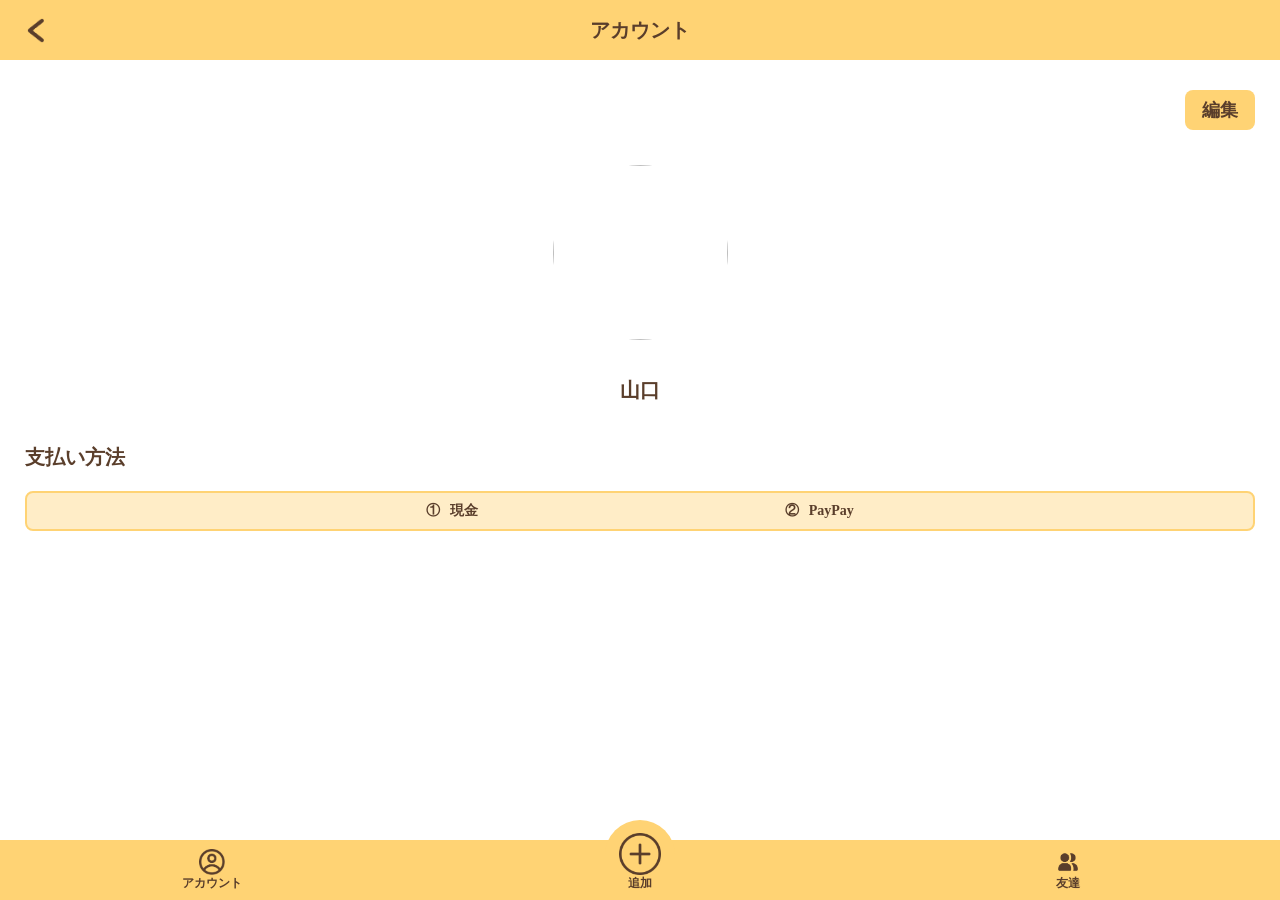
==== account.html @ 8c584778 "完成：account" ====
<!DOCTYPE html>
<html lang="ja">
<head>
    <meta charset="UTF-8">
    <meta name="viewport" content="width=device-width, initial-scale=1.0">
    <link rel="stylesheet" href="css/ress.css">
    <link rel="stylesheet" href="css/account.css">
    <title>わりペイ</title>
</head>
<body>

    <header>
        <h1>アカウント</h1>
    </header>

    <main>
        <div class="EditBtn">
            <a href="#" class="edit">編集</a>
        </div>

        <div class="accountBox">
            <img src="img/iconDog.png" alt="" class="Icon">
            <p class="name">山口</p>
        </div>

        <p class="subTitle">支払い方法</p>
        <div class="payBox">
            <div class="pay">
                <span>①</span>
                <p>現金</p>
            </div>
            <div class="pay">
                <span>②</span>
                <p>PayPay</p>
            </div>
        </div>

    </main>

    <footer>
        <nav>
            <ul>
                <li><a href="account.html"><img src="img/nav_account.png" alt="account">アカウント</a></li>
                <li><a href="plus.html"><img src="img/nav_plus.png" alt="plus">追加</a></li>
                <li><a href="friend.html"><img src="img/nav_friend.png" alt="friend">友達</a></li>
            </ul>
        </nav>
    </footer>

</body>
</html>
---- css/ress.css ----
/* resset.dev • v5.0.2 */

/* # =================================================================
   # Global selectors
   # ================================================================= */

html {
  box-sizing: border-box;
  -webkit-text-size-adjust: 100%; /* Prevent adjustments of font size after orientation changes in iOS */
  word-break: normal;
  -moz-tab-size: 4;
  tab-size: 4;
}

*,
::before,
::after {
  background-repeat: no-repeat; /* Set `background-repeat: no-repeat` to all elements and pseudo elements */
  box-sizing: inherit;
}

::before,
::after {
  text-decoration: inherit; /* Inherit text-decoration and vertical align to ::before and ::after pseudo elements */
  vertical-align: inherit;
}

* {
  padding: 0; /* Reset `padding` and `margin` of all elements */
  margin: 0;
}

/* # =================================================================
   # General elements
   # ================================================================= */

hr {
  overflow: visible; /* Show the overflow in Edge and IE */
  height: 0; /* Add the correct box sizing in Firefox */
  color: inherit; /* Correct border color in Firefox. */
}

details,
main {
  display: block; /* Render the `main` element consistently in IE. */
}

summary {
  display: list-item; /* Add the correct display in all browsers */
}

small {
  font-size: 80%; /* Set font-size to 80% in `small` elements */
}

[hidden] {
  display: none; /* Add the correct display in IE */
}

abbr[title] {
  border-bottom: none; /* Remove the bottom border in Chrome 57 */
  /* Add the correct text decoration in Chrome, Edge, IE, Opera, and Safari */
  text-decoration: underline;
  text-decoration: underline dotted;
}

a {
  background-color: transparent; /* Remove the gray background on active links in IE 10 */
}

a:active,
a:hover {
  outline-width: 0; /* Remove the outline when hovering in all browsers */
}

code,
kbd,
pre,
samp {
  font-family: monospace, monospace; /* Specify the font family of code elements */
}

pre {
  font-size: 1em; /* Correct the odd `em` font sizing in all browsers */
}

b,
strong {
  font-weight: bolder; /* Add the correct font weight in Chrome, Edge, and Safari */
}

/* https://gist.github.com/unruthless/413930 */
sub,
sup {
  font-size: 75%;
  line-height: 0;
  position: relative;
  vertical-align: baseline;
}

sub {
  bottom: -0.25em;
}

sup {
  top: -0.5em;
}

table {
  border-color: inherit; /* Correct border color in all Chrome, Edge, and Safari. */
  text-indent: 0; /* Remove text indentation in Chrome, Edge, and Safari */
}

iframe {
  border-style: none;
}

/* # =================================================================
   # Forms
   # ================================================================= */

input {
  border-radius: 0;
}

[type='number']::-webkit-inner-spin-button,
[type='number']::-webkit-outer-spin-button {
  height: auto; /* Correct the cursor style of increment and decrement buttons in Chrome */
}

[type='search'] {
  -webkit-appearance: textfield; /* Correct the odd appearance in Chrome and Safari */
  outline-offset: -2px; /* Correct the outline style in Safari */
}

[type='search']::-webkit-search-decoration {
  -webkit-appearance: none; /* Remove the inner padding in Chrome and Safari on macOS */
}

textarea {
  overflow: auto; /* Internet Explorer 11+ */
  resize: vertical; /* Specify textarea resizability */
}

button,
input,
optgroup,
select,
textarea {
  font: inherit; /* Specify font inheritance of form elements */
}

optgroup {
  font-weight: bold; /* Restore the font weight unset by the previous rule */
}

button {
  overflow: visible; /* Address `overflow` set to `hidden` in IE 8/9/10/11 */
}

button,
select {
  text-transform: none; /* Firefox 40+, Internet Explorer 11- */
}

/* Apply cursor pointer to button elements */
button,
[type='button'],
[type='reset'],
[type='submit'],
[role='button'] {
  cursor: pointer;
}

/* Remove inner padding and border in Firefox 4+ */
button::-moz-focus-inner,
[type='button']::-moz-focus-inner,
[type='reset']::-moz-focus-inner,
[type='submit']::-moz-focus-inner {
  border-style: none;
  padding: 0;
}

/* Replace focus style removed in the border reset above */
button:-moz-focusring,
[type='button']::-moz-focus-inner,
[type='reset']::-moz-focus-inner,
[type='submit']::-moz-focus-inner {
  outline: 1px dotted ButtonText;
}

button,
html [type='button'], /* Prevent a WebKit bug where (2) destroys native `audio` and `video`controls in Android 4 */
[type='reset'],
[type='submit'] {
  -webkit-appearance: button; /* Correct the inability to style clickable types in iOS */
}

/* Remove the default button styling in all browsers */
button,
input,
select,
textarea {
  background-color: transparent;
  border-style: none;
}

a:focus,
button:focus,
input:focus,
select:focus,
textarea:focus {
  outline-width: 0;
}

/* Style select like a standard input */
select {
  -moz-appearance: none; /* Firefox 36+ */
  -webkit-appearance: none; /* Chrome 41+ */
}

select::-ms-expand {
  display: none; /* Internet Explorer 11+ */
}

select::-ms-value {
  color: currentColor; /* Internet Explorer 11+ */
}

legend {
  border: 0; /* Correct `color` not being inherited in IE 8/9/10/11 */
  color: inherit; /* Correct the color inheritance from `fieldset` elements in IE */
  display: table; /* Correct the text wrapping in Edge and IE */
  max-width: 100%; /* Correct the text wrapping in Edge and IE */
  white-space: normal; /* Correct the text wrapping in Edge and IE */
  max-width: 100%; /* Correct the text wrapping in Edge 18- and IE */
}

::-webkit-file-upload-button {
  /* Correct the inability to style clickable types in iOS and Safari */
  -webkit-appearance: button;
  color: inherit;
  font: inherit; /* Change font properties to `inherit` in Chrome and Safari */
}

/* Replace pointer cursor in disabled elements */
[disabled] {
  cursor: default;
}

/* # =================================================================
   # Specify media element style
   # ================================================================= */

img {
  border-style: none; /* Remove border when inside `a` element in IE 8/9/10 */
}

/* Add the correct vertical alignment in Chrome, Firefox, and Opera */
progress {
  vertical-align: baseline;
}

/* # =================================================================
   # Accessibility
   # ================================================================= */

/* Specify the progress cursor of updating elements */
[aria-busy='true'] {
  cursor: progress;
}

/* Specify the pointer cursor of trigger elements */
[aria-controls] {
  cursor: pointer;
}

/* Specify the unstyled cursor of disabled, not-editable, or otherwise inoperable elements */
[aria-disabled='true'] {
  cursor: default;
}
---- css/account.css ----
html{
    font-size: 62.5%;
}
a{
    text-decoration: none;
}

header{
    background-color: #FFD374;
    width: 100%;
    height: 60px;
    h1{
        width: 100%;
        height: 100%;
        font-size: 2rem;
        color: #5A3E2B;
        display: flex;
        justify-content: center;
        align-items: center;
        position: relative;
        &::before{
            content: "";
            background: url("../img/return_btn.png");
            background-size: contain;
            background-repeat: no-repeat;
            width: 25px;
            height: 25px;
            object-fit: cover;
            position: absolute;
            top: 0;
            bottom: 0;
            left: 27px;
            margin: auto;
        }
    }
}

main{
    padding: 30px 25px;
}

.EditBtn{
    display: flex;
    justify-content: flex-end;
    .edit{
        background: #FFD374;
        width: 70px;
        height: 40px;
        border-radius: 8px;
        display: flex;
        align-items: center;
        justify-content: center;
        font-size: 1.8rem;
        font-weight: bold;
        color: #5A3E2B;
    }
}

.accountBox{
    text-align: center;
    padding-top: 35px;
    .Icon{
        width: 175px;
        height: 175px;
        border-radius: 100%;
    }
    .name{
        font-size: 2rem;
        color: #5A3E2B;
        font-weight: bold;
        padding-top: 35px;
    }
}

.subTitle{
    font-size: 2rem;
    font-weight: bold;
    color: #5A3E2B;
    padding: 40px 0 20px;
}

.payBox{
    background: rgba(255, 211, 116, 0.40);
    border: solid 2px #FFD374;
    border-radius: 8px;
    height: 40px;
    display: flex;
    align-items: center;
    justify-content: center;
    gap: 25%;
    .pay{
        display: flex;
        align-items: center;
        gap: 10px;
        font-size: 1.4rem;
        font-weight: bold;
        color: #5A3E2B;
    }
}

footer{
    background-color: #FFD374;
    height: 60px;
    width: 100%;
    position: fixed;
    left: 0;
    bottom: 0;
    nav{
        ul{
            width: 100%;
            display: flex;
            flex-direction: row;
            justify-content: space-around;
            align-items: flex-end;
            li{
                list-style: none;
                a{
                    text-decoration: none;
                    display: flex;
                    flex-direction: column;
                    justify-content: center;
                    align-items: center;
                    width: 60px;
                    height: 60px;
                    color: #5A3E2B;
                    font-size: 1.2rem;
                    font-weight: bold;
                    img{
                        width: 26px;
                        object-fit: cover;
                    }
                }
                &:nth-child(2){
                    background-color: #FFD374;
                    transform: translateY(-30px);
                    border-radius: 50px 50px 0 0;
                    width: 70px;
                    height: 50px;
                    display: flex;
                    justify-content: center;
                    align-items: center;
                    position: relative;
                    /* border: solid 1px black; */
                    a{
                        position: absolute;
                        top: 12px;
                        width: 60px;
                        height: 60px;
                        object-fit: cover;
                        border-radius: 50px;
                        font-size: 1.2rem;
                        font-weight: bold;
                        /* border: solid 1px black; */
                        img{
                            width: 42px;
                            object-fit: cover;
                        }
                    }
                }
            }
        }
    }
}
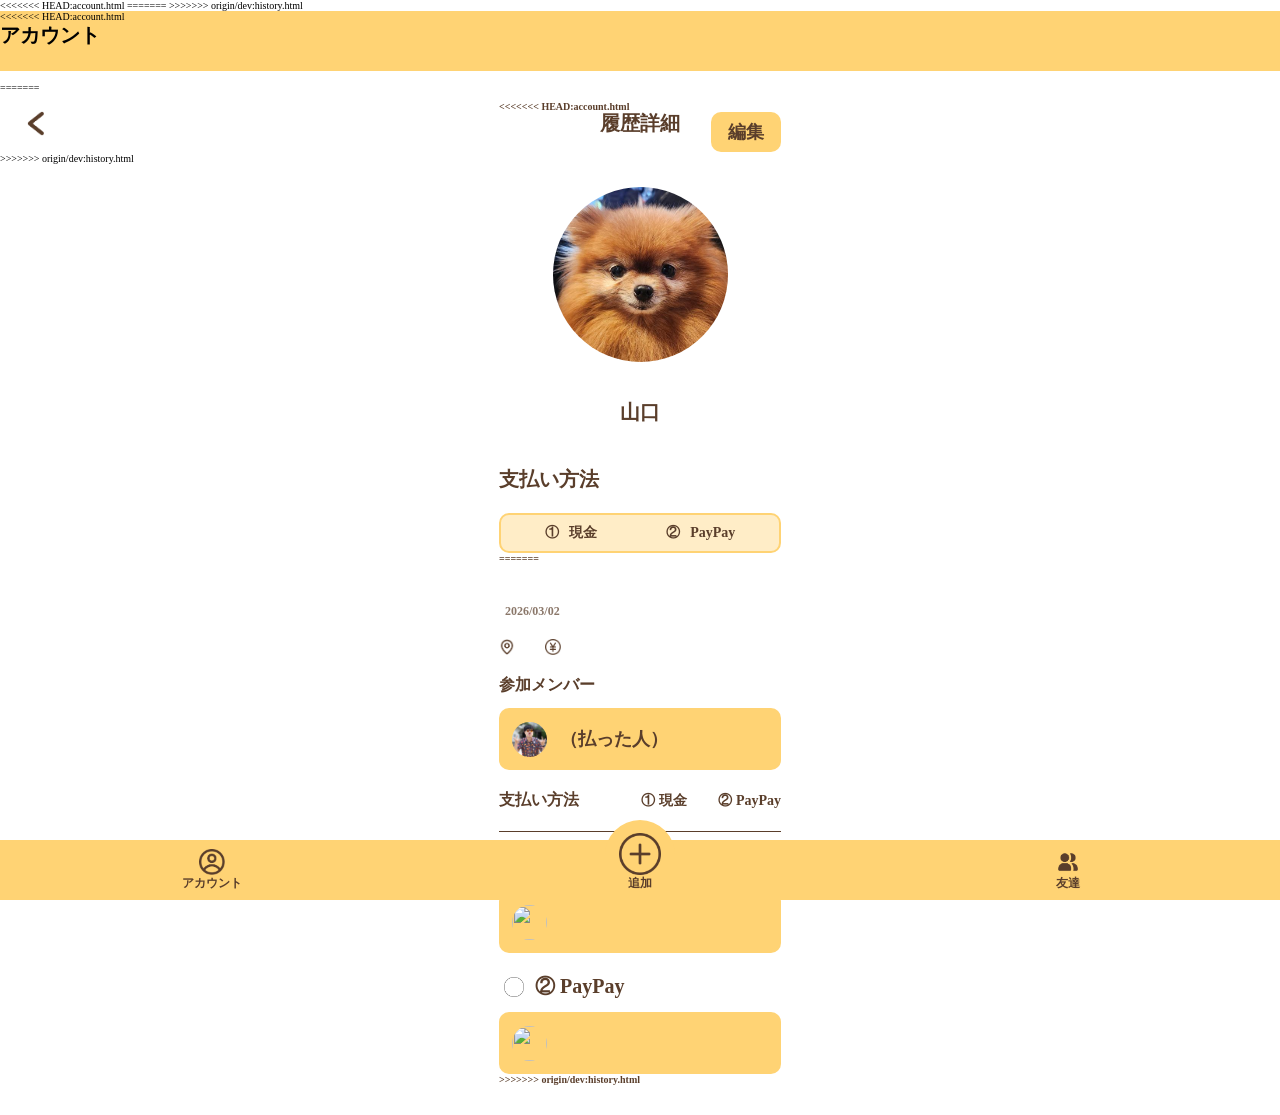
==== commit 397eb1e5: "resolve conflicts" ====
--- a/account.html
+++ b/account.html
@@ -4,16 +4,26 @@
     <meta charset="UTF-8">
     <meta name="viewport" content="width=device-width, initial-scale=1.0">
     <link rel="stylesheet" href="css/ress.css">
+<<<<<<< HEAD:account.html
     <link rel="stylesheet" href="css/account.css">
+=======
+    <link rel="stylesheet" href="css/history.css">
+    <script defer src="js/history.js"></script>
+>>>>>>> origin/dev:history.html
     <title>わりペイ</title>
 </head>
 <body>
 
     <header>
+<<<<<<< HEAD:account.html
         <h1>アカウント</h1>
+=======
+        <h1><a href="index.html">履歴詳細</a></h1>
+>>>>>>> origin/dev:history.html
     </header>
 
     <main>
+<<<<<<< HEAD:account.html
         <div class="EditBtn">
             <a href="#" class="edit">編集</a>
         </div>
@@ -35,6 +45,60 @@
             </div>
         </div>
 
+=======
+        <div class="title">
+            <h2 class="title"></h2>
+            <time datetime="2026-03-02">2026/03/02</time>
+        </div>
+        <div class="info">
+            <p class="place"><img src="img/icon_pin.png" alt=""></p>
+            <p class="pay"><img src="img/icon_price.png" alt=""></p>
+        </div>
+        <div class="member">
+            <h3>参加メンバー</h3>
+            <div class="payEarlyWrap">
+                <div class="payCard">
+                    <img src="img/icon_tanaka.png" alt="">
+                    <p class="currentPrice"><span>（払った人）</span></p>
+                </div>
+                <div class="payEarlyUsage">
+                    <h3>支払い方法</h3>
+                    <div class="money">
+                        <p>① 現金</p>
+                        <p>② PayPay</p>
+                    </div>
+                </div>
+            </div>
+            <div class="payLateWrap">
+                <div class="payLate">
+                    <div class="payLateUsage">
+                        <img src="img/check.png" alt="">
+                        <p>① 現金</p>
+                    </div>
+                    <div class="payCard">
+                        <div class="payCardLeft">
+                            <img src="" alt="">
+                            <p class="payPerson"></p>
+                        </div>
+                        <p class="payPrice"></p>
+                    </div>
+                </div>
+                <div class="payLate">
+                    <div class="payLateUsage">
+                        <img src="img/no_check.png" alt="">
+                        <p>② PayPay</p>
+                    </div>
+                    <div class="payCard">
+                        <div class="payCardLeft">
+                            <img src="" alt="">
+                            <p class="payPerson"></p>
+                        </div>
+                        <p class="payPrice"></p>
+                    </div>
+                </div>
+            </div>
+        </div>
+>>>>>>> origin/dev:history.html
     </main>
 
     <footer>
--- a/css/account.css
+++ b/css/account.css
@@ -10,27 +10,175 @@
     width: 100%;
     height: 60px;
     h1{
-        width: 100%;
         height: 100%;
-        font-size: 2rem;
-        color: #5A3E2B;
+        a{
+            width: 100%;
+            height: 100%;
+            font-size: 2rem;
+            color: #5A3E2B;
+            display: flex;
+            justify-content: center;
+            align-items: center;
+            position: relative;
+            &::before{
+                content: "";
+                background: url("../img/return_btn.png");
+                background-size: contain;
+                background-repeat: no-repeat;
+                width: 25px;
+                height: 25px;
+                object-fit: cover;
+                position: absolute;
+                top: 0;
+                bottom: 0;
+                left: 27px;
+                margin: auto;
+            }
+        }
+    }
+}
+
+main{
+    max-width: 332px;
+    margin: 0 auto;
+    font-weight: bold;
+    color: #5A3E2B;
+    .title{
         display: flex;
-        justify-content: center;
+        gap: 6px;
+        margin: 25px 0 20px 0;
+        height: 30px;
+        /* border: solid 1px tomato; */
+        h2{
+            margin: 0;
+            font-size: 2.4rem;
+            color: #5A3E2B;
+        }
+        time{
+            display: flex;
+            align-items: flex-end;
+            height: 30px;
+            font-size: 1.2rem;
+            color: #5A3E2B;
+            opacity: 70%;
+        }
+    }
+    .info{
+        display: flex;
         align-items: center;
-        position: relative;
-        &::before{
-            content: "";
-            background: url("../img/return_btn.png");
-            background-size: contain;
-            background-repeat: no-repeat;
-            width: 25px;
-            height: 25px;
-            object-fit: cover;
-            position: absolute;
-            top: 0;
-            bottom: 0;
-            left: 27px;
-            margin: auto;
+        font-size: 1.6rem;
+        font-weight: normal;
+        gap: 30px;
+        /* border: solid 1px tomato; */
+        p{
+            display: flex;
+            align-items: center;
+            gap: 10px;
+            font-weight: bold;
+            img{
+                width: 16px;
+                height: 16px;
+                object-fit: cover;
+            }
+        }
+    }
+    .member{
+        h3{
+            font-size: 1.6rem;
+            margin: 20px 0 12px 0;
+        }
+        .payEarlyWrap{
+            .payCard{
+                display: flex;
+                align-items: center;
+                gap: 13px;
+                padding-left: 13px;
+                background-color: #FFD374;
+                width: 100%;
+                height: 62px;
+                border-radius: 10px;
+                img{
+                    width: 35px;
+                    height: 35px;
+                    object-fit: cover;
+                    border-radius: 50px;
+                }
+                p{
+                    font-size: 2rem;
+                    span{
+                        font-size: 1.8rem;
+                    }
+                }
+            }
+            .payEarlyUsage{
+                display: flex;
+                justify-content: space-between;
+                align-items: center;
+                border-bottom: solid 1px #5A3E2B;
+                h3{
+                    font-size: 1.6rem;
+                    margin: 20px 0;
+                }
+                .money{
+                    display: flex;
+                    justify-content: space-between;
+                    width: 140px;
+                    /* border: solid 1px tomato; */
+                    p{
+                        font-size: 1.4rem;
+                    }
+                }
+            }
+        }
+        .payLateWrap{
+            .payLate{
+                .payLateUsage{
+                    display: flex;
+                    align-items: center;
+                    gap: 11px;
+                    padding-left: 5px;
+                    margin: 20px 0 12px 0;
+                    img{
+                        width: 20px;
+                        height: 20px;
+                        object-fit: cover;
+                    }
+                    p{
+                        font-size: 2rem;
+                    }
+                }
+                .payCard{
+                    display: flex;
+                    justify-content: space-between;
+                    align-items: center;
+                    background-color: #FFD374;
+                    padding-inline: 13px;
+                    width: 100%;
+                    height: 62px;
+                    border-radius: 10px;
+                    P{
+                        font-size: 2rem;
+                    }
+                    .payCardLeft{
+                        display: flex;
+                        justify-content: space-between;
+                        align-items: center;
+                        gap: 13px;
+                        img{
+                            width: 35px;
+                            height: 35px;
+                            object-fit: cover;
+                            border-radius: 50px;
+                        }
+                        p{
+                            font-size: 2rem;
+                            span{
+                                font-size: 1.8rem;
+                            }
+                        }
+                    }
+                }
+            }
         }
     }
 }
@@ -46,7 +194,7 @@
         background: #FFD374;
         width: 70px;
         height: 40px;
-        border-radius: 8px;
+        border-radius: 10px;
         display: flex;
         align-items: center;
         justify-content: center;
@@ -82,7 +230,7 @@
 .payBox{
     background: rgba(255, 211, 116, 0.40);
     border: solid 2px #FFD374;
-    border-radius: 8px;
+    border-radius: 10px;
     height: 40px;
     display: flex;
     align-items: center;
--- a/css/history.css
+++ b/css/history.css
@@ -0,0 +1,248 @@
+html{
+    font-size: 62.5%;
+}
+a{
+    text-decoration: none;
+}
+
+header{
+    background-color: #FFD374;
+    width: 100%;
+    height: 60px;
+    h1{
+        height: 100%;
+        a{
+            width: 100%;
+            height: 100%;
+            font-size: 2rem;
+            color: #5A3E2B;
+            display: flex;
+            justify-content: center;
+            align-items: center;
+            position: relative;
+            &::before{
+                content: "";
+                background: url("../img/return_btn.png");
+                background-size: contain;
+                background-repeat: no-repeat;
+                width: 25px;
+                height: 25px;
+                object-fit: cover;
+                position: absolute;
+                top: 0;
+                bottom: 0;
+                left: 27px;
+                margin: auto;
+            }
+        }
+    }
+}
+
+main{
+    max-width: 332px;
+    margin: 0 auto;
+    font-weight: bold;
+    color: #5A3E2B;
+    .title{
+        display: flex;
+        gap: 6px;
+        margin: 25px 0 20px 0;
+        height: 30px;
+        /* border: solid 1px tomato; */
+        h2{
+            margin: 0;
+            font-size: 2.4rem;
+            color: #5A3E2B;
+        }
+        time{
+            display: flex;
+            align-items: flex-end;
+            height: 30px;
+            font-size: 1.2rem;
+            color: #5A3E2B;
+            opacity: 70%;
+        }
+    }
+    .info{
+        display: flex;
+        align-items: center;
+        font-size: 1.6rem;
+        font-weight: normal;
+        gap: 30px;
+        /* border: solid 1px tomato; */
+        p{
+            display: flex;
+            align-items: center;
+            gap: 10px;
+            font-weight: bold;
+            img{
+                width: 16px;
+                height: 16px;
+                object-fit: cover;
+            }
+        }
+    }
+    .member{
+        h3{
+            font-size: 1.6rem;
+            margin: 20px 0 12px 0;
+        }
+        .payEarlyWrap{
+            .payCard{
+                display: flex;
+                align-items: center;
+                gap: 13px;
+                padding-left: 13px;
+                background-color: #FFD374;
+                width: 100%;
+                height: 62px;
+                border-radius: 10px;
+                img{
+                    width: 35px;
+                    height: 35px;
+                    object-fit: cover;
+                    border-radius: 50px;
+                }
+                p{
+                    font-size: 2rem;
+                    span{
+                        font-size: 1.8rem;
+                    }
+                }
+            }
+            .payEarlyUsage{
+                display: flex;
+                justify-content: space-between;
+                align-items: center;
+                border-bottom: solid 1px #5A3E2B;
+                h3{
+                    font-size: 1.6rem;
+                    margin: 20px 0;
+                }
+                .money{
+                    display: flex;
+                    justify-content: space-between;
+                    width: 140px;
+                    /* border: solid 1px tomato; */
+                    p{
+                        font-size: 1.4rem;
+                    }
+                }
+            }
+        }
+        .payLateWrap{
+            .payLate{
+                .payLateUsage{
+                    display: flex;
+                    align-items: center;
+                    gap: 11px;
+                    padding-left: 5px;
+                    margin: 20px 0 12px 0;
+                    img{
+                        width: 20px;
+                        height: 20px;
+                        object-fit: cover;
+                    }
+                    p{
+                        font-size: 2rem;
+                    }
+                }
+                .payCard{
+                    display: flex;
+                    justify-content: space-between;
+                    align-items: center;
+                    background-color: #FFD374;
+                    padding-inline: 13px;
+                    width: 100%;
+                    height: 62px;
+                    border-radius: 10px;
+                    P{
+                        font-size: 2rem;
+                    }
+                    .payCardLeft{
+                        display: flex;
+                        justify-content: space-between;
+                        align-items: center;
+                        gap: 13px;
+                        img{
+                            width: 35px;
+                            height: 35px;
+                            object-fit: cover;
+                            border-radius: 50px;
+                        }
+                        p{
+                            font-size: 2rem;
+                            span{
+                                font-size: 1.8rem;
+                            }
+                        }
+                    }
+                }
+            }
+        }
+    }
+}
+
+footer{
+    background-color: #FFD374;
+    height: 60px;
+    width: 100%;
+    position: fixed;
+    left: 0;
+    bottom: 0;
+    nav{
+        ul{
+            width: 100%;
+            display: flex;
+            flex-direction: row;
+            justify-content: space-around;
+            align-items: flex-end;
+            li{
+                list-style: none;
+                a{
+                    text-decoration: none;
+                    display: flex;
+                    flex-direction: column;
+                    justify-content: center;
+                    align-items: center;
+                    width: 60px;
+                    height: 60px;
+                    color: #5A3E2B;
+                    font-size: 1.2rem;
+                    font-weight: bold;
+                    img{
+                        width: 26px;
+                        object-fit: cover;
+                    }
+                }
+                &:nth-child(2){
+                    background-color: #FFD374;
+                    transform: translateY(-30px);
+                    border-radius: 50px 50px 0 0;
+                    width: 70px;
+                    height: 50px;
+                    display: flex;
+                    justify-content: center;
+                    align-items: center;
+                    position: relative;
+                    /* border: solid 1px black; */
+                    a{
+                        position: absolute;
+                        top: 12px;
+                        width: 60px;
+                        height: 60px;
+                        object-fit: cover;
+                        border-radius: 50px;
+                        font-size: 1.2rem;
+                        font-weight: bold;
+                        /* border: solid 1px black; */
+                        img{
+                            width: 42px;
+                            object-fit: cover;
+                        }
+                    }
+                }
+            }
+        }
+    }
+}
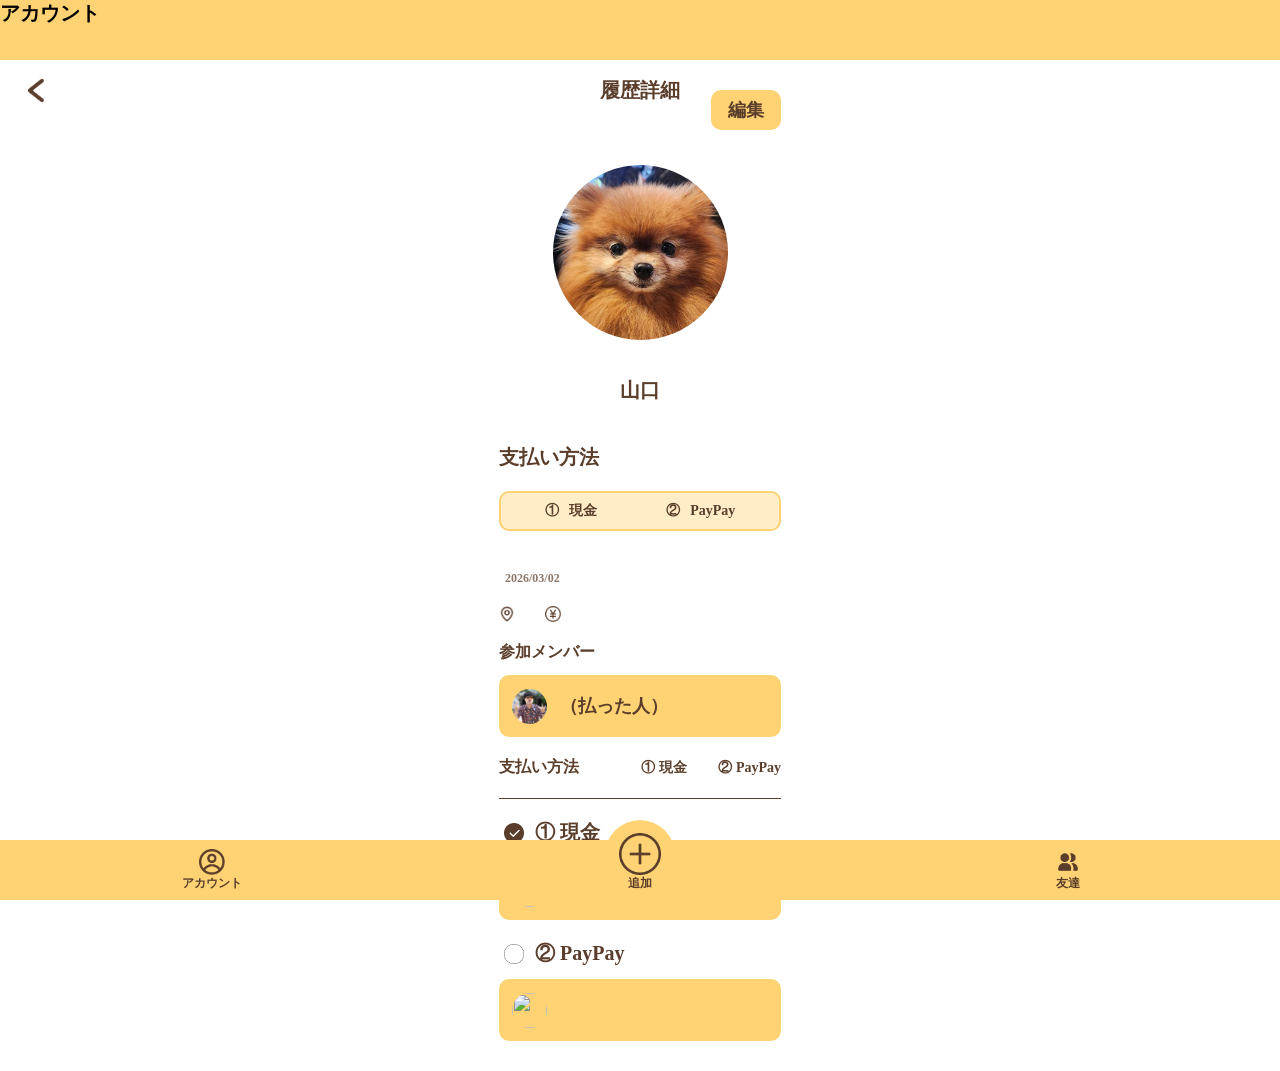
==== commit 99df8ce7: "追加：account" ====
--- a/account.html
+++ b/account.html
@@ -4,26 +4,19 @@
     <meta charset="UTF-8">
     <meta name="viewport" content="width=device-width, initial-scale=1.0">
     <link rel="stylesheet" href="css/ress.css">
-<<<<<<< HEAD:account.html
     <link rel="stylesheet" href="css/account.css">
-=======
     <link rel="stylesheet" href="css/history.css">
     <script defer src="js/history.js"></script>
->>>>>>> origin/dev:history.html
     <title>わりペイ</title>
 </head>
 <body>
 
     <header>
-<<<<<<< HEAD:account.html
         <h1>アカウント</h1>
-=======
         <h1><a href="index.html">履歴詳細</a></h1>
->>>>>>> origin/dev:history.html
     </header>
 
     <main>
-<<<<<<< HEAD:account.html
         <div class="EditBtn">
             <a href="#" class="edit">編集</a>
         </div>
@@ -45,7 +38,6 @@
             </div>
         </div>
 
-=======
         <div class="title">
             <h2 class="title"></h2>
             <time datetime="2026-03-02">2026/03/02</time>
@@ -98,7 +90,6 @@
                 </div>
             </div>
         </div>
->>>>>>> origin/dev:history.html
     </main>
 
     <footer>
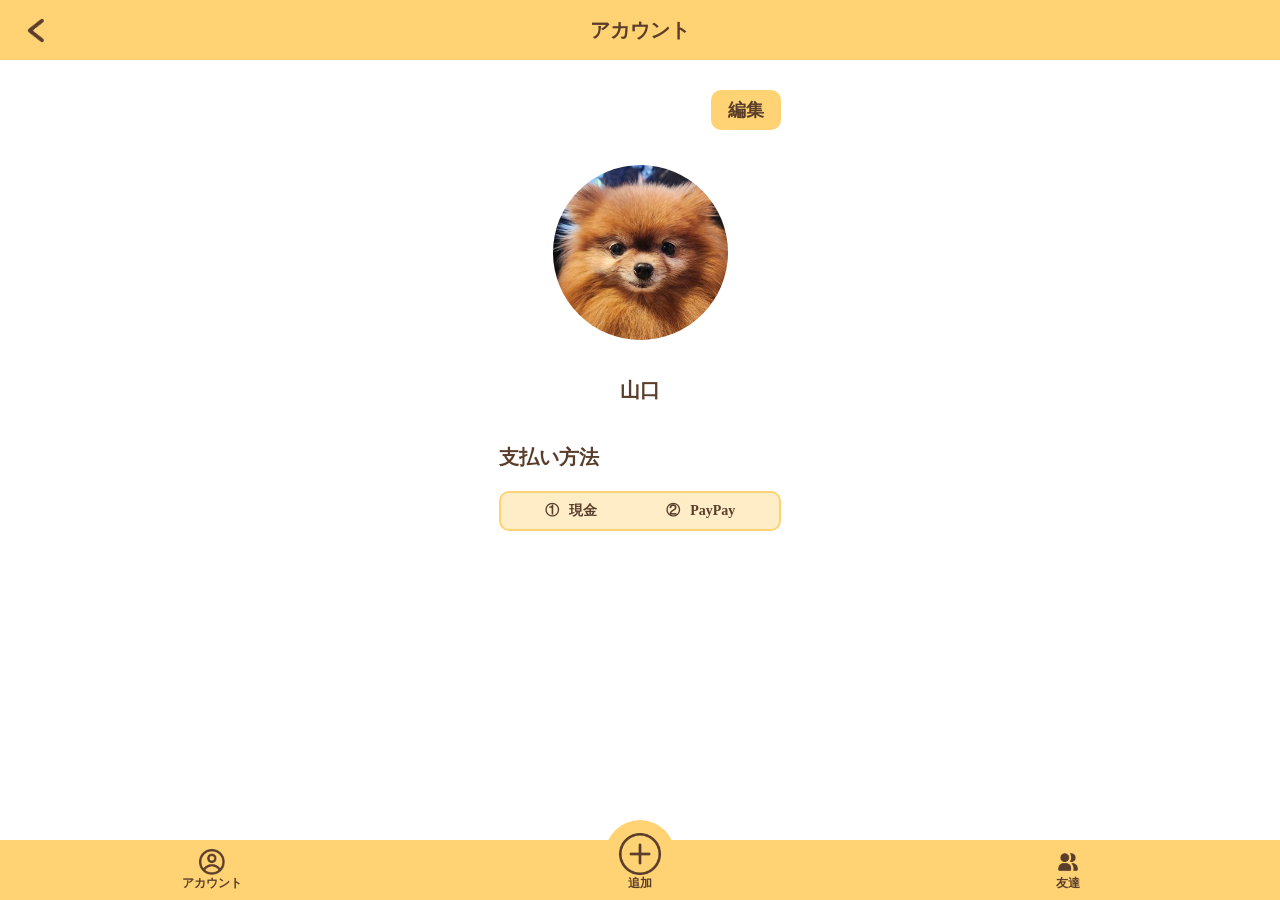
==== commit 841697b2: "修正：account" ====
--- a/account.html
+++ b/account.html
@@ -13,7 +13,6 @@
 
     <header>
         <h1>アカウント</h1>
-        <h1><a href="index.html">履歴詳細</a></h1>
     </header>
 
     <main>
@@ -38,58 +37,6 @@
             </div>
         </div>
 
-        <div class="title">
-            <h2 class="title"></h2>
-            <time datetime="2026-03-02">2026/03/02</time>
-        </div>
-        <div class="info">
-            <p class="place"><img src="img/icon_pin.png" alt=""></p>
-            <p class="pay"><img src="img/icon_price.png" alt=""></p>
-        </div>
-        <div class="member">
-            <h3>参加メンバー</h3>
-            <div class="payEarlyWrap">
-                <div class="payCard">
-                    <img src="img/icon_tanaka.png" alt="">
-                    <p class="currentPrice"><span>（払った人）</span></p>
-                </div>
-                <div class="payEarlyUsage">
-                    <h3>支払い方法</h3>
-                    <div class="money">
-                        <p>① 現金</p>
-                        <p>② PayPay</p>
-                    </div>
-                </div>
-            </div>
-            <div class="payLateWrap">
-                <div class="payLate">
-                    <div class="payLateUsage">
-                        <img src="img/check.png" alt="">
-                        <p>① 現金</p>
-                    </div>
-                    <div class="payCard">
-                        <div class="payCardLeft">
-                            <img src="" alt="">
-                            <p class="payPerson"></p>
-                        </div>
-                        <p class="payPrice"></p>
-                    </div>
-                </div>
-                <div class="payLate">
-                    <div class="payLateUsage">
-                        <img src="img/no_check.png" alt="">
-                        <p>② PayPay</p>
-                    </div>
-                    <div class="payCard">
-                        <div class="payCardLeft">
-                            <img src="" alt="">
-                            <p class="payPerson"></p>
-                        </div>
-                        <p class="payPrice"></p>
-                    </div>
-                </div>
-            </div>
-        </div>
     </main>
 
     <footer>
--- a/css/account.css
+++ b/css/account.css
@@ -11,7 +11,6 @@
     height: 60px;
     h1{
         height: 100%;
-        a{
             width: 100%;
             height: 100%;
             font-size: 2rem;
@@ -34,7 +33,6 @@
                 left: 27px;
                 margin: auto;
             }
-        }
     }
 }
 
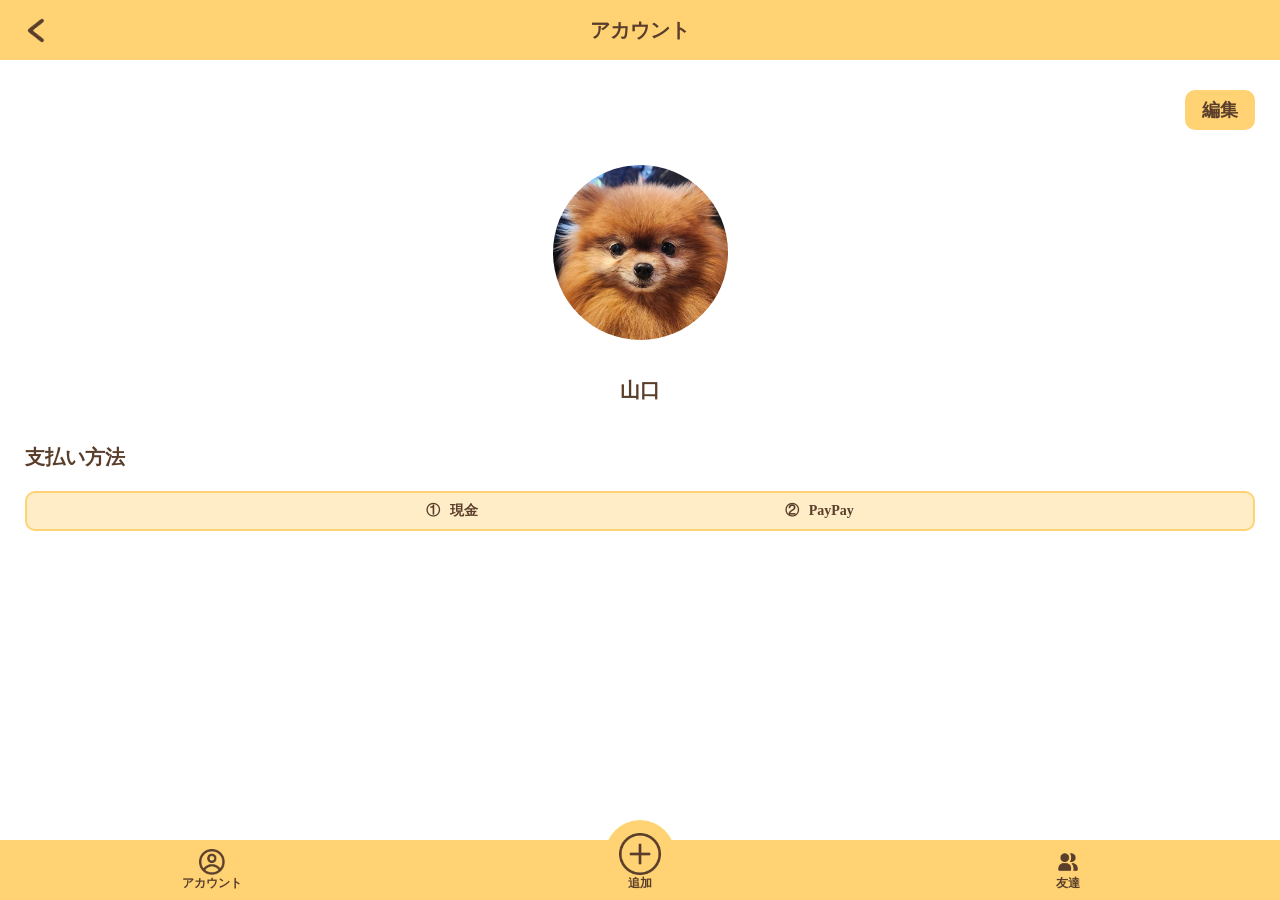
==== commit b44bd3a2: "修正：ヘッダー" ====
--- a/account.html
+++ b/account.html
@@ -5,14 +5,13 @@
     <meta name="viewport" content="width=device-width, initial-scale=1.0">
     <link rel="stylesheet" href="css/ress.css">
     <link rel="stylesheet" href="css/account.css">
-    <link rel="stylesheet" href="css/history.css">
-    <script defer src="js/history.js"></script>
+    <!-- <link rel="stylesheet" href="css/history.css"> -->
     <title>わりペイ</title>
 </head>
 <body>
 
     <header>
-        <h1>アカウント</h1>
+        <h1><a href="index.html">アカウント</a></h1>
     </header>
 
     <main>
--- a/css/account.css
+++ b/css/account.css
@@ -11,6 +11,9 @@
     height: 60px;
     h1{
         height: 100%;
+        a{
+            text-decoration: none;
+            height: 100%;
             width: 100%;
             height: 100%;
             font-size: 2rem;
@@ -33,153 +36,10 @@
                 left: 27px;
                 margin: auto;
             }
+        }
     }
 }
 
-main{
-    max-width: 332px;
-    margin: 0 auto;
-    font-weight: bold;
-    color: #5A3E2B;
-    .title{
-        display: flex;
-        gap: 6px;
-        margin: 25px 0 20px 0;
-        height: 30px;
-        /* border: solid 1px tomato; */
-        h2{
-            margin: 0;
-            font-size: 2.4rem;
-            color: #5A3E2B;
-        }
-        time{
-            display: flex;
-            align-items: flex-end;
-            height: 30px;
-            font-size: 1.2rem;
-            color: #5A3E2B;
-            opacity: 70%;
-        }
-    }
-    .info{
-        display: flex;
-        align-items: center;
-        font-size: 1.6rem;
-        font-weight: normal;
-        gap: 30px;
-        /* border: solid 1px tomato; */
-        p{
-            display: flex;
-            align-items: center;
-            gap: 10px;
-            font-weight: bold;
-            img{
-                width: 16px;
-                height: 16px;
-                object-fit: cover;
-            }
-        }
-    }
-    .member{
-        h3{
-            font-size: 1.6rem;
-            margin: 20px 0 12px 0;
-        }
-        .payEarlyWrap{
-            .payCard{
-                display: flex;
-                align-items: center;
-                gap: 13px;
-                padding-left: 13px;
-                background-color: #FFD374;
-                width: 100%;
-                height: 62px;
-                border-radius: 10px;
-                img{
-                    width: 35px;
-                    height: 35px;
-                    object-fit: cover;
-                    border-radius: 50px;
-                }
-                p{
-                    font-size: 2rem;
-                    span{
-                        font-size: 1.8rem;
-                    }
-                }
-            }
-            .payEarlyUsage{
-                display: flex;
-                justify-content: space-between;
-                align-items: center;
-                border-bottom: solid 1px #5A3E2B;
-                h3{
-                    font-size: 1.6rem;
-                    margin: 20px 0;
-                }
-                .money{
-                    display: flex;
-                    justify-content: space-between;
-                    width: 140px;
-                    /* border: solid 1px tomato; */
-                    p{
-                        font-size: 1.4rem;
-                    }
-                }
-            }
-        }
-        .payLateWrap{
-            .payLate{
-                .payLateUsage{
-                    display: flex;
-                    align-items: center;
-                    gap: 11px;
-                    padding-left: 5px;
-                    margin: 20px 0 12px 0;
-                    img{
-                        width: 20px;
-                        height: 20px;
-                        object-fit: cover;
-                    }
-                    p{
-                        font-size: 2rem;
-                    }
-                }
-                .payCard{
-                    display: flex;
-                    justify-content: space-between;
-                    align-items: center;
-                    background-color: #FFD374;
-                    padding-inline: 13px;
-                    width: 100%;
-                    height: 62px;
-                    border-radius: 10px;
-                    P{
-                        font-size: 2rem;
-                    }
-                    .payCardLeft{
-                        display: flex;
-                        justify-content: space-between;
-                        align-items: center;
-                        gap: 13px;
-                        img{
-                            width: 35px;
-                            height: 35px;
-                            object-fit: cover;
-                            border-radius: 50px;
-                        }
-                        p{
-                            font-size: 2rem;
-                            span{
-                                font-size: 1.8rem;
-                            }
-                        }
-                    }
-                }
-            }
-        }
-    }
-}
 
 main{
     padding: 30px 25px;
